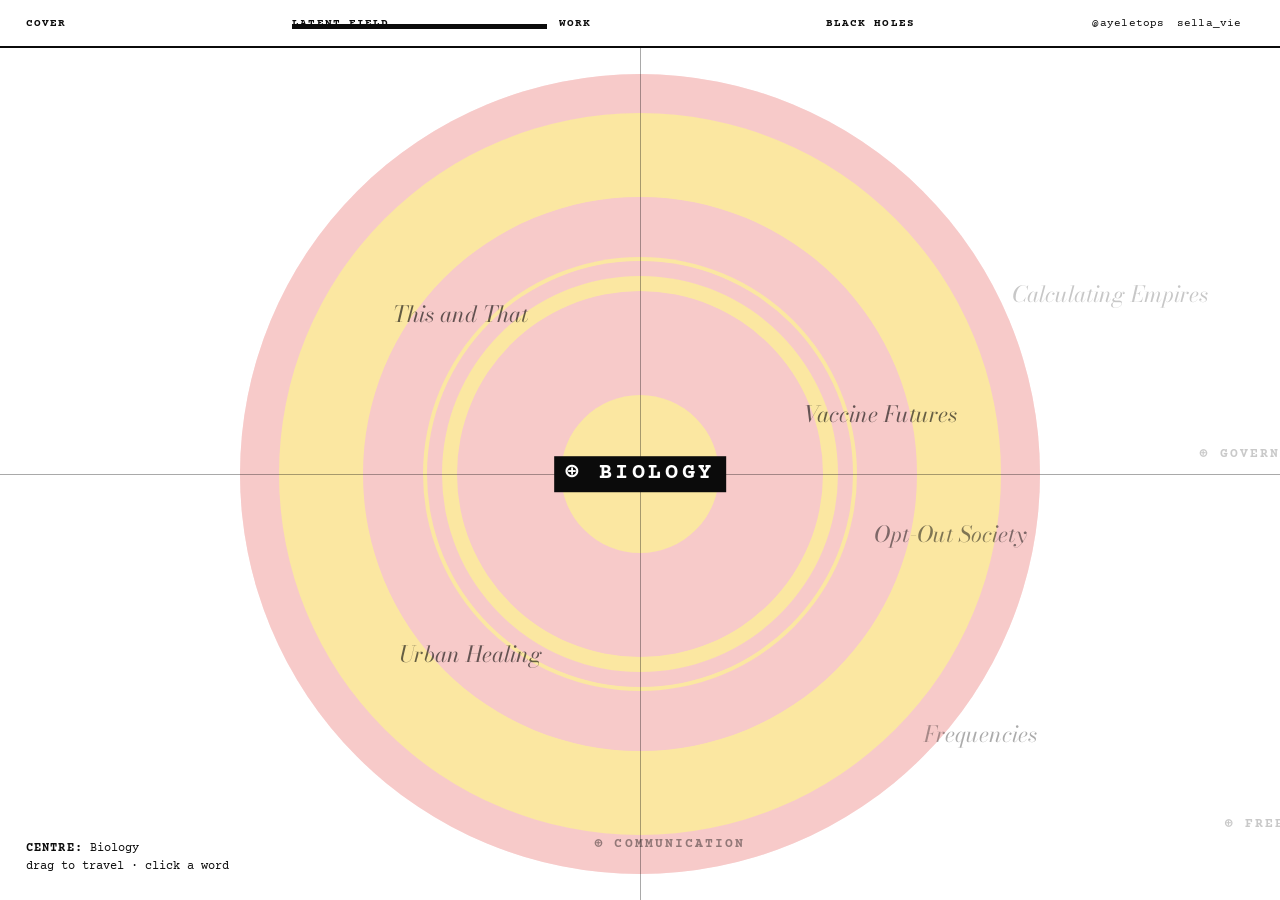
==== field.html @ fd356759 "First full draft: cover, latent field, work, black holes; assets (web copies); log" ====
<!doctype html>
<html lang="en"><head>
<meta charset="utf-8"><meta name="viewport" content="width=device-width,initial-scale=1">
<title>Latent Field — ayeletops</title>
<link rel="preconnect" href="https://fonts.googleapis.com"><link rel="preconnect" href="https://fonts.gstatic.com" crossorigin>
<link href="https://fonts.googleapis.com/css2?family=Bodoni+Moda:ital,opsz,wght@0,6..96,400;0,6..96,700;0,6..96,900;1,6..96,400;1,6..96,900&family=Courier+Prime:wght@400;700&family=Zilla+Slab:wght@500;700&display=swap" rel="stylesheet">
<link rel="stylesheet" href="css/grids.css"><link rel="stylesheet" href="css/site.css">
<style>
  /* LATENT FIELD — circular grid of ages stays centred; the field of words moves under it */
  .nav{grid-template-columns:repeat(4,1fr) auto auto}
  html,body{height:100%;overflow:hidden}
  #field{position:fixed;inset:var(--nav-h) 0 0 0;cursor:grab;touch-action:none;overflow:hidden}
  #field.drag{cursor:grabbing}
  .rings{position:absolute;inset:0;display:grid;place-items:center;pointer-events:none;z-index:1}
  .rings span{position:absolute;height:calc(var(--r) * 0.94);aspect-ratio:1;border-radius:50%;background:var(--c,var(--pink))}
  .rings i{position:absolute;inset:0;z-index:20;opacity:.35;
           background:linear-gradient(var(--ink),var(--ink)) center/1px 100% no-repeat,linear-gradient(var(--ink),var(--ink)) center/100% 1px no-repeat}
  .layer{position:absolute;left:50%;top:50%;width:0;height:0;z-index:2}
  .layer.ease{transition:transform .8s cubic-bezier(.6,0,.2,1)}
  .w{position:absolute;transform:translate(-50%,-50%);white-space:nowrap;cursor:pointer;user-select:none;transition:opacity .4s,font-size .4s;line-height:1}
  .w.region{font:700 13px/1 var(--f-type);text-transform:uppercase;letter-spacing:.16em}
  .w.region::before{content:"⊕ "}
  .w:hover{outline:3px solid var(--signal);outline-offset:4px}
  .w.proj{font:400 var(--s1)/1 var(--f-display);font-style:italic}
  .w.focus.proj{font-size:var(--s3);font-style:normal;background:var(--paper);padding:.08em .2em}
  .w.focus.region{font-size:var(--s1);background:var(--ink);color:var(--paper);padding:.3em .5em}
  
  /* sample panel: appears on hover / focus; click opens the whole PDF */
  .panel{position:absolute;z-index:4;width:min(34vw,420px);background:var(--paper);border:2px solid var(--ink);opacity:0;pointer-events:none;
         transition:opacity .2s;right:var(--margin-r);bottom:calc(var(--baseline)*2)}
  .panel.on{opacity:1;pointer-events:auto}
  .panel img{display:block;width:100%;aspect-ratio:4/3;object-fit:cover;background:var(--ink)}
  .panel .meta{display:flex;justify-content:space-between;gap:12px;padding:8px 10px;border-top:2px solid var(--ink);font:700 11px/1.3 var(--f-type);letter-spacing:.08em;text-transform:uppercase}
  .panel a{text-decoration:none}
  .panel a:hover{outline:3px solid var(--signal);outline-offset:-3px;display:block}
  .hud{position:fixed;left:var(--margin-l);bottom:var(--gutter);z-index:5;font:400 12px/18px var(--f-type)}
  .hud b{font-weight:700;text-transform:uppercase;letter-spacing:.1em}
  @media (max-width:720px){.panel{width:calc(100vw - var(--margin-l) - var(--margin-r));bottom:56px}.w.proj{font-size:var(--s0)}}
</style>
</head>
<body>
<nav class="nav" aria-label="Main">
  <a href="index.html">Cover</a>
  <a href="field.html" aria-current="page">Latent Field</a>
  <a href="work.html">Work</a>
  <a href="holes.html">Black Holes</a>
  <span class="handle">@ayeletops</span>
  <span class="handle">sella_vie</span>
</nav>
<main>
  <div id="field" aria-label="Latent field: drag to travel, click a word to centre it">
    <div class="rings"><i></i><span class="ring-1"></span><span class="ring-2"></span><span class="ring-3"></span><span class="ring-4"></span>
      <span class="ring-5"></span><span class="ring-6"></span><span class="ring-7"></span><span class="ring-8"></span></div>
    <div class="layer" id="layer"></div>
    <div class="panel" id="panel"><a id="panel-link" target="_blank" rel="noopener"><img id="panel-img" alt=""><div class="meta"><span id="panel-title"></span><span id="panel-act">open pdf ↗</span></div></a></div>
  </div>
  <p class="hud"><b>Centre:</b> <span id="centre"></span><br>drag to travel · click a word</p>
</main>
<script src="js/field.js"></script>
</body></html>
---- css/grids.css ----
/* GENERATED by tools/derive-grids.py. Do not edit by hand.
   Derived from 8 birthdays (never committed). Person order shuffled per grid with a secret seed. */
:root {
  --baseline: 24px;
  --gutter: 12px;
  --margin-l: 2.0vw;
  --margin-r: 3.0vw;
  --scale: 1.482;
  --cover-cols: 26fr 7fr 15fr 27fr 13fr 17fr 15fr 14fr;
  --work-intervals: 8fr 18fr 12fr 1fr 3fr 3fr 21fr;
}
/* Latent Field rings: radius as % of the oldest */
.ring-1 { --r: 45.7%; }
.ring-2 { --r: 90.1%; }
.ring-3 { --r: 49.4%; }
.ring-4 { --r: 53.1%; }
.ring-5 { --r: 19.8%; }
.ring-6 { --r: 54.3%; }
.ring-7 { --r: 69.1%; }
.ring-8 { --r: 100.0%; }
/* Black Holes: 12-column year; each person's month = column + void size */
.hole-1 { --col: 6; --size: 6; }
.hole-2 { --col: 4; --size: 4; }
.hole-3 { --col: 12; --size: 12; }
.hole-4 { --col: 12; --size: 12; }
.hole-5 { --col: 8; --size: 8; }
.hole-6 { --col: 7; --size: 7; }
.hole-7 { --col: 10; --size: 10; }
.hole-8 { --col: 2; --size: 2; }
---- css/site.css ----
/* Order / Break — shared system.
   Measures come from css/grids.css (derived from 8 birthdays). Nothing here is a default:
   - ink / paper: black and white, the redaction pair
   - heavy black dominates (letters, voids, timeline); paper white
   - circular grids: millennial pink + butter yellow
   - one highlight: a turquoise frame on hover (#08A8A0, sampled from my graphic novel Vaccine Futures)
   - type: Bodoni (display, voice of order), Zilla Slab (structure), Courier Prime (inner monologue)
   - scale: steps of --scale (1.482) from a 15px base
*/
:root{
  --ink:#0b0b0b; --paper:#ffffff; --signal:#08a8a0; --signal-deep:#088880; --pink:#f7cac9; --butter:#fbe7a1; --rule:rgba(11,11,11,.12);
  --f-display:"Bodoni Moda","Bodoni 72","Bodoni MT",Didot,serif;
  --f-slab:"Zilla Slab",Rockwell,"Roboto Slab",serif;
  --f-type:"Courier Prime","Courier New",Courier,monospace;
  --s0:15px;
  --s1:calc(var(--s0)*var(--scale));
  --s2:calc(var(--s1)*var(--scale));
  --s3:calc(var(--s2)*var(--scale));
  --s4:calc(var(--s3)*var(--scale));
  --s5:calc(var(--s4)*var(--scale));
  --nav-h:calc(var(--baseline)*2);
}
*{box-sizing:border-box}
html,body{margin:0;background:var(--paper);color:var(--ink)}
body{font:400 var(--s0)/var(--baseline) var(--f-type);-webkit-font-smoothing:antialiased}
a{color:inherit}
::selection{background:var(--ink);color:var(--paper)}

/* ── NAV: one menu, top, set on the page's own grid ─────────────────────── */
.nav{position:fixed;top:0;left:0;right:0;height:var(--nav-h);z-index:50;display:grid;align-items:center;gap:var(--gutter);
     padding:0 var(--margin-r) 0 var(--margin-l);background:var(--paper);border-bottom:2px solid var(--ink);
     font:700 11px/1 var(--f-type);text-transform:uppercase;letter-spacing:.1em}
.nav a,.nav span{text-decoration:none;white-space:nowrap;overflow:hidden;text-overflow:ellipsis}
.nav a:hover{outline:3px solid var(--signal);outline-offset:-3px}
.nav [aria-current]{box-shadow:inset 0 -5px 0 var(--ink)}
.nav .handle{text-transform:none;letter-spacing:.02em;font-weight:400}
main{padding-top:var(--nav-h)}

/* ── HOVER: the only highlight is a turquoise frame ───────────────────── */
.hl:hover,.hl:focus-visible{outline:3px solid var(--signal);outline-offset:-3px}

/* ── REDACTION: the black bar is a shared mark across the site ──────────── */
.redact{background:var(--ink);color:transparent;box-decoration-break:clone;-webkit-box-decoration-break:clone;padding:0 .15em;user-select:none}
.bar{display:block;background:var(--ink)}

/* ── type roles ─────────────────────────────────────────────────────────── */
.display{font-family:var(--f-display);font-weight:400;letter-spacing:-.01em}
.slab{font-family:var(--f-slab);font-weight:700}
.mono{font-family:var(--f-type)}
.label{font:700 11px/1 var(--f-type);text-transform:uppercase;letter-spacing:.12em}
.todo{background:repeating-linear-gradient(-45deg,transparent 0 6px,rgba(8,168,160,.18) 6px 12px);outline:1px dashed var(--signal-deep)}

@media (max-width:720px){
  .nav{display:flex;flex-wrap:wrap;height:auto;min-height:var(--nav-h);padding-block:8px;row-gap:6px;column-gap:14px}
  main{padding-top:calc(var(--nav-h) + 24px)}
}
@media (prefers-reduced-motion:reduce){*{animation:none!important;transition:none!important}}
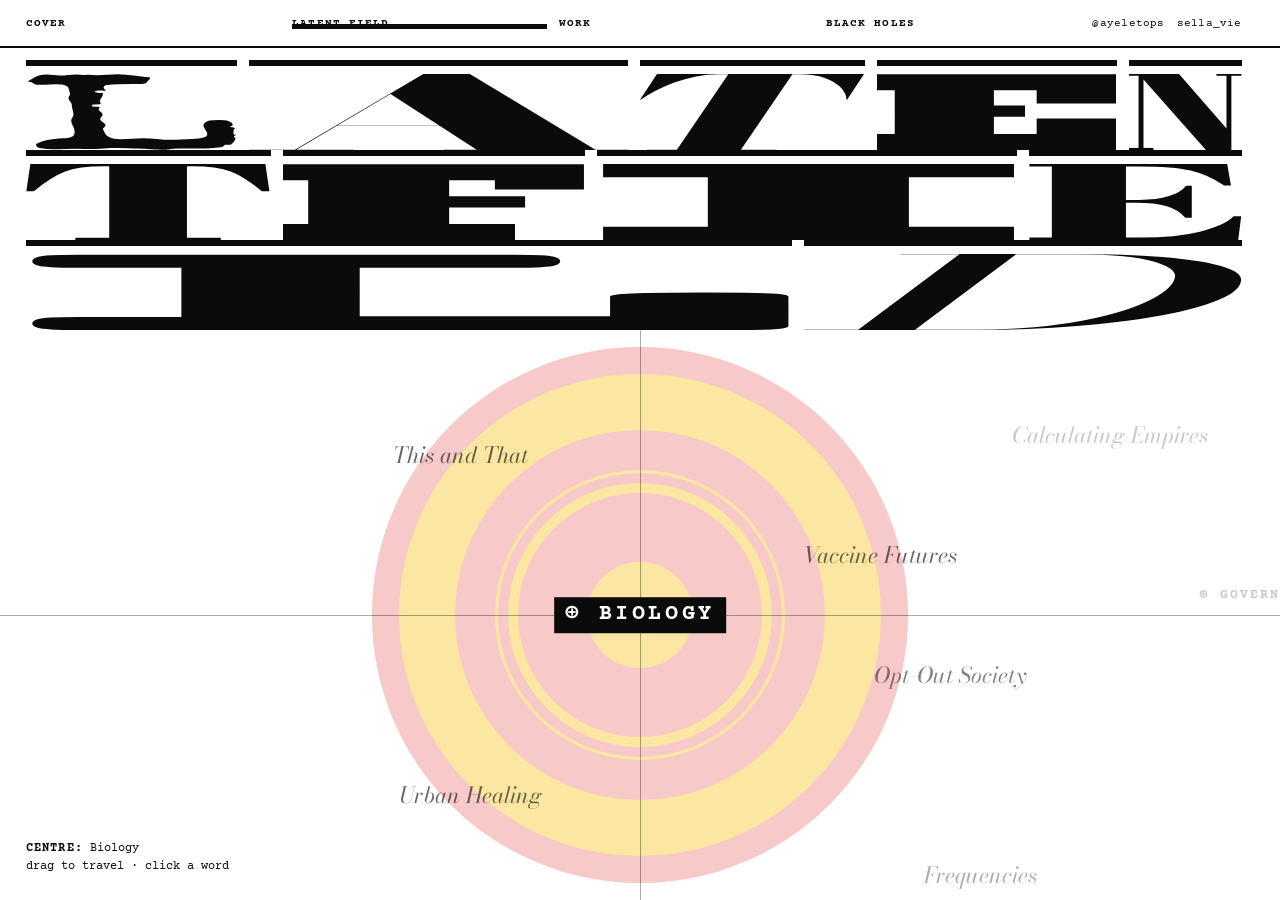
==== commit 7b55aa59: "Art direction 1: stretch type (Schultzendorff), more faces, symbols from fonts, page titles; Wix res" ====
--- a/field.html
+++ b/field.html
@@ -3,13 +3,13 @@
 <meta charset="utf-8"><meta name="viewport" content="width=device-width,initial-scale=1">
 <title>Latent Field — ayeletops</title>
 <link rel="preconnect" href="https://fonts.googleapis.com"><link rel="preconnect" href="https://fonts.gstatic.com" crossorigin>
-<link href="https://fonts.googleapis.com/css2?family=Bodoni+Moda:ital,opsz,wght@0,6..96,400;0,6..96,700;0,6..96,900;1,6..96,400;1,6..96,900&family=Courier+Prime:wght@400;700&family=Zilla+Slab:wght@500;700&display=swap" rel="stylesheet">
+<link href="https://fonts.googleapis.com/css2?family=Abril+Fatface&family=Alfa+Slab+One&family=Bodoni+Moda:ital,opsz,wght@0,6..96,400;0,6..96,700;0,6..96,900;1,6..96,400;1,6..96,900&family=Courier+Prime:ital,wght@0,400;0,700;1,400&family=Special+Elite&family=Zilla+Slab:ital,wght@0,300;0,500;0,700;1,300&display=swap" rel="stylesheet">
 <link rel="stylesheet" href="css/grids.css"><link rel="stylesheet" href="css/site.css">
 <style>
   /* LATENT FIELD — circular grid of ages stays centred; the field of words moves under it */
   .nav{grid-template-columns:repeat(4,1fr) auto auto}
   html,body{height:100%;overflow:hidden}
-  #field{position:fixed;inset:var(--nav-h) 0 0 0;cursor:grab;touch-action:none;overflow:hidden}
+  #field{position:fixed;inset:calc(var(--nav-h) + var(--title-h, 124px)) 0 0 0;cursor:grab;touch-action:none;overflow:hidden}
   #field.drag{cursor:grabbing}
   .rings{position:absolute;inset:0;display:grid;place-items:center;pointer-events:none;z-index:1}
   .rings span{position:absolute;height:calc(var(--r) * 0.94);aspect-ratio:1;border-radius:50%;background:var(--c,var(--pink))}
@@ -48,6 +48,7 @@
   <span class="handle">sella_vie</span>
 </nav>
 <main>
+  <header class="page-title st-row" id="title" aria-label="Latent Field" style="--fs:90"></header>
   <div id="field" aria-label="Latent field: drag to travel, click a word to centre it">
     <div class="rings"><i></i><span class="ring-1"></span><span class="ring-2"></span><span class="ring-3"></span><span class="ring-4"></span>
       <span class="ring-5"></span><span class="ring-6"></span><span class="ring-7"></span><span class="ring-8"></span></div>
@@ -56,5 +57,7 @@
   </div>
   <p class="hud"><b>Centre:</b> <span id="centre"></span><br>drag to travel · click a word</p>
 </main>
+<script src="js/stretch.js"></script>
+<script>Stretch.make(document.getElementById('title'),'LATENTFIELD',Stretch.weights('ages'),{every:1500});</script>
 <script src="js/field.js"></script>
 </body></html>
--- a/css/site.css
+++ b/css/site.css
@@ -55,3 +55,17 @@
   main{padding-top:calc(var(--nav-h) + 24px)}
 }
 @media (prefers-reduced-motion:reduce){*{animation:none!important;transition:none!important}}
+
+/* ── STRETCH TYPE (js/stretch.js): letters fill their grid slots exactly ─── */
+.st-row{display:flex;flex-wrap:wrap;gap:0 var(--gutter)}
+.st-slot{position:relative;flex:calc(var(--d) * var(--grow, 1)) 1 calc(var(--d) * var(--fs, 120) * 0.035px + var(--fs, 120) * 0.42px);
+         height:calc(var(--fs, 120) * 1px);border-top:6px solid var(--ink);padding-top:8px;
+         transition:flex-grow .55s cubic-bezier(.6,0,.2,1);min-width:0}
+.st-slot canvas{display:block}
+.st-slot:hover{outline:3px solid var(--signal);outline-offset:-3px}
+.st-idx{position:absolute;top:8px;left:0;font:700 10px/1 var(--f-type);letter-spacing:.1em;z-index:2;background:var(--paper);padding-right:4px}
+.st-cap{position:absolute;left:0;bottom:0;font:700 10px/1.3 var(--f-type);letter-spacing:.08em;text-transform:uppercase;background:var(--ink);color:var(--paper);padding:3px 6px;opacity:0;transition:opacity .2s}
+.st-slot:hover .st-cap:not(:empty){opacity:1}
+/* page titles: same language, smaller */
+.page-title{--fs:110;padding:var(--gutter) var(--margin-r) 0 var(--margin-l);position:relative;z-index:6;background:var(--paper)}
+@media (max-width:720px){.page-title{--fs:64}}
